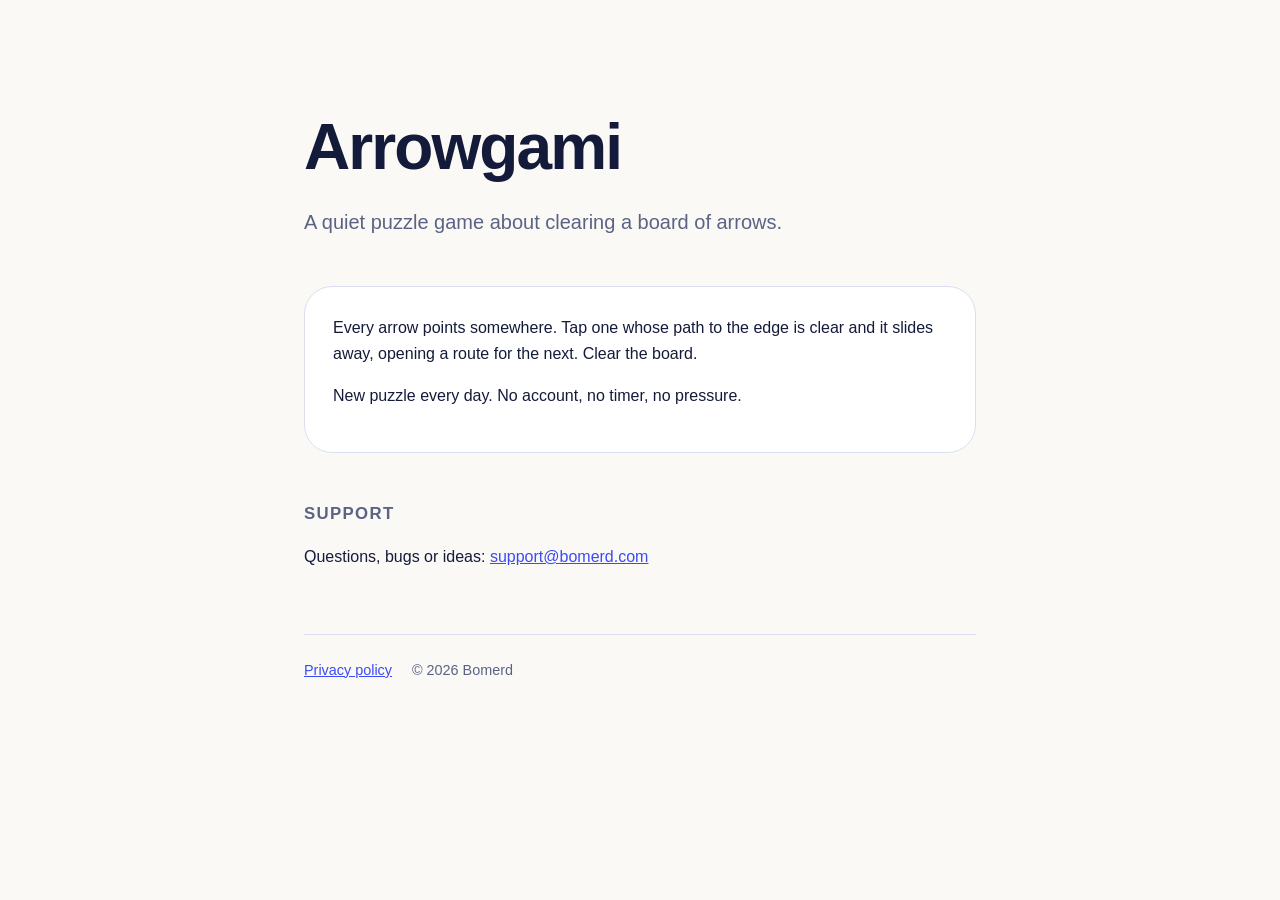
==== index.html @ 346c92a3 "Initial commit" ====
<!doctype html>
<html lang="en">
<head>
<meta charset="utf-8" />
<meta name="viewport" content="width=device-width, initial-scale=1" />
<title>Arrowgami</title>
<meta name="description" content="A quiet puzzle game about clearing a board of arrows." />
<style>
  :root {
    --bg: #FAF9F6;
    --surface: #FFFFFF;
    --ink: #141B3A;
    --ink-muted: #5B6384;
    --accent: #3B4BF5;
    --border: #DADEEF;
  }
  @media (prefers-color-scheme: dark) {
    :root {
      --bg: #0E1220;
      --surface: #171C2E;
      --ink: #F4F5FA;
      --ink-muted: #9AA1C2;
      --accent: #6C7BFF;
      --border: #2B3350;
    }
  }
  * { box-sizing: border-box; }
  body {
    margin: 0;
    background: var(--bg);
    color: var(--ink);
    font: 16px/1.6 -apple-system, BlinkMacSystemFont, "Segoe UI", Roboto, sans-serif;
    -webkit-font-smoothing: antialiased;
  }
  main {
    max-width: 44rem;
    margin: 0 auto;
    padding: 6rem 16px 4rem;
  }
  h1 {
    font-size: clamp(2.5rem, 9vw, 4rem);
    letter-spacing: -0.03em;
    margin: 0 0 .5rem;
  }
  .tagline { font-size: 1.25rem; color: var(--ink-muted); margin: 0 0 3rem; }
  h2 { font-size: 1.05rem; letter-spacing: .08em; text-transform: uppercase; color: var(--ink-muted); margin: 3rem 0 1rem; }
  p { margin: 0 0 1rem; }
  .card {
    background: var(--surface);
    border: 1px solid var(--border);
    border-radius: 28px;
    padding: 1.75rem;
  }
  footer {
    margin-top: 4rem;
    padding-top: 1.5rem;
    border-top: 1px solid var(--border);
    color: var(--ink-muted);
    font-size: .9rem;
    display: flex;
    flex-wrap: wrap;
    gap: 1.25rem;
  }
  a { color: var(--accent); }
</style>
</head>
<body>
<main>
  <h1>Arrowgami</h1>
  <p class="tagline">A quiet puzzle game about clearing a board of arrows.</p>

  <div class="card">
    <p>Every arrow points somewhere. Tap one whose path to the edge is clear and it slides away, opening a route for the next. Clear the board.</p>
    <p>New puzzle every day. No account, no timer, no pressure.</p>
  </div>

  <h2>Support</h2>
  <p>Questions, bugs or ideas: <a href="mailto:support@bomerd.com">support@bomerd.com</a></p>

  <footer>
    <a href="/privacy/">Privacy policy</a>
    <span>&copy; 2026 Bomerd</span>
  </footer>
</main>
</body>
</html>
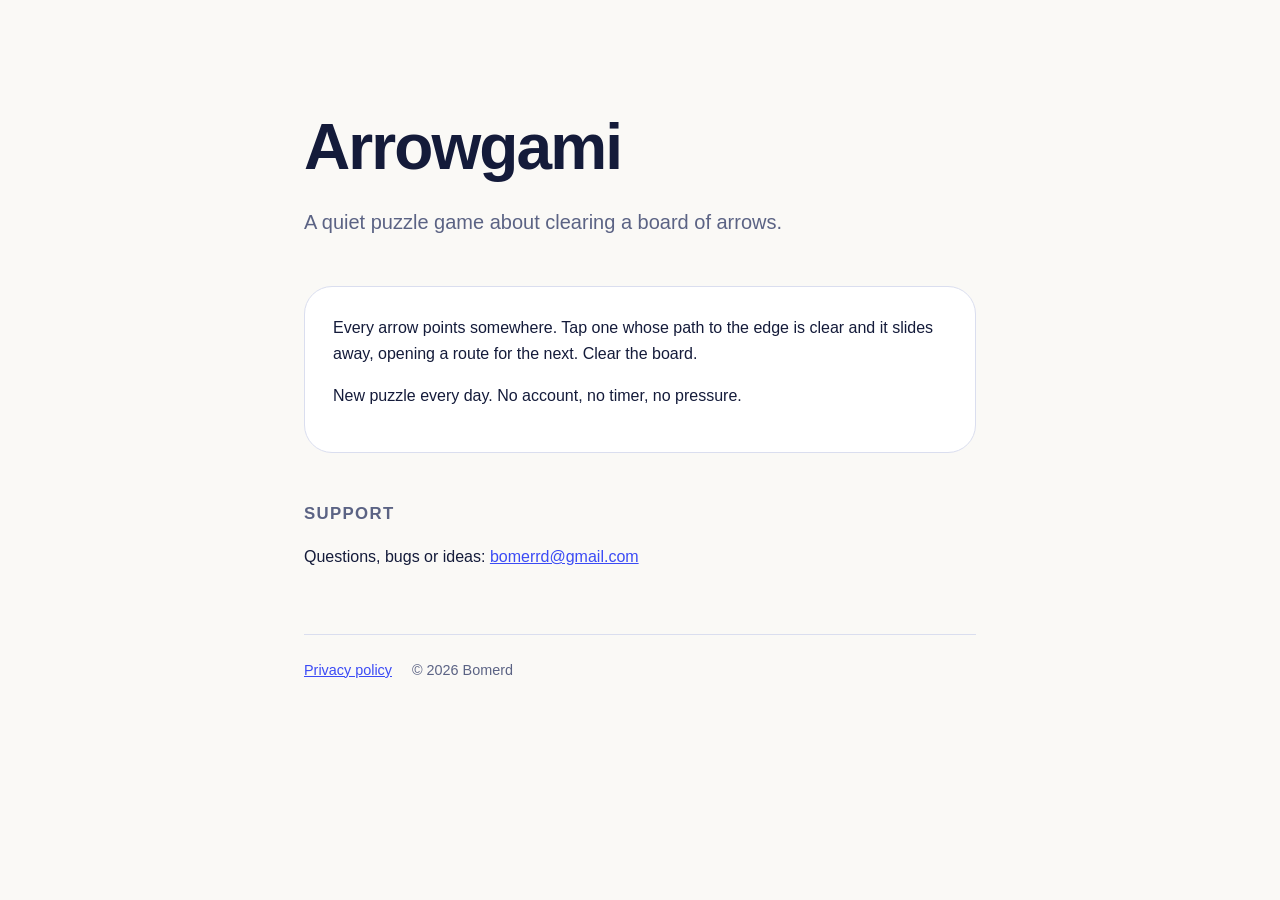
==== commit a5a64399: "Fix mail" ====
--- a/index.html
+++ b/index.html
@@ -75,10 +75,10 @@
   </div>
 
   <h2>Support</h2>
-  <p>Questions, bugs or ideas: <a href="mailto:support@bomerd.com">support@bomerd.com</a></p>
+  <p>Questions, bugs or ideas: <a href="mailto:bomerrd@gmail.com">bomerrd@gmail.com</a></p>
 
   <footer>
-    <a href="/privacy/">Privacy policy</a>
+    <a href="privacy/">Privacy policy</a>
     <span>&copy; 2026 Bomerd</span>
   </footer>
 </main>
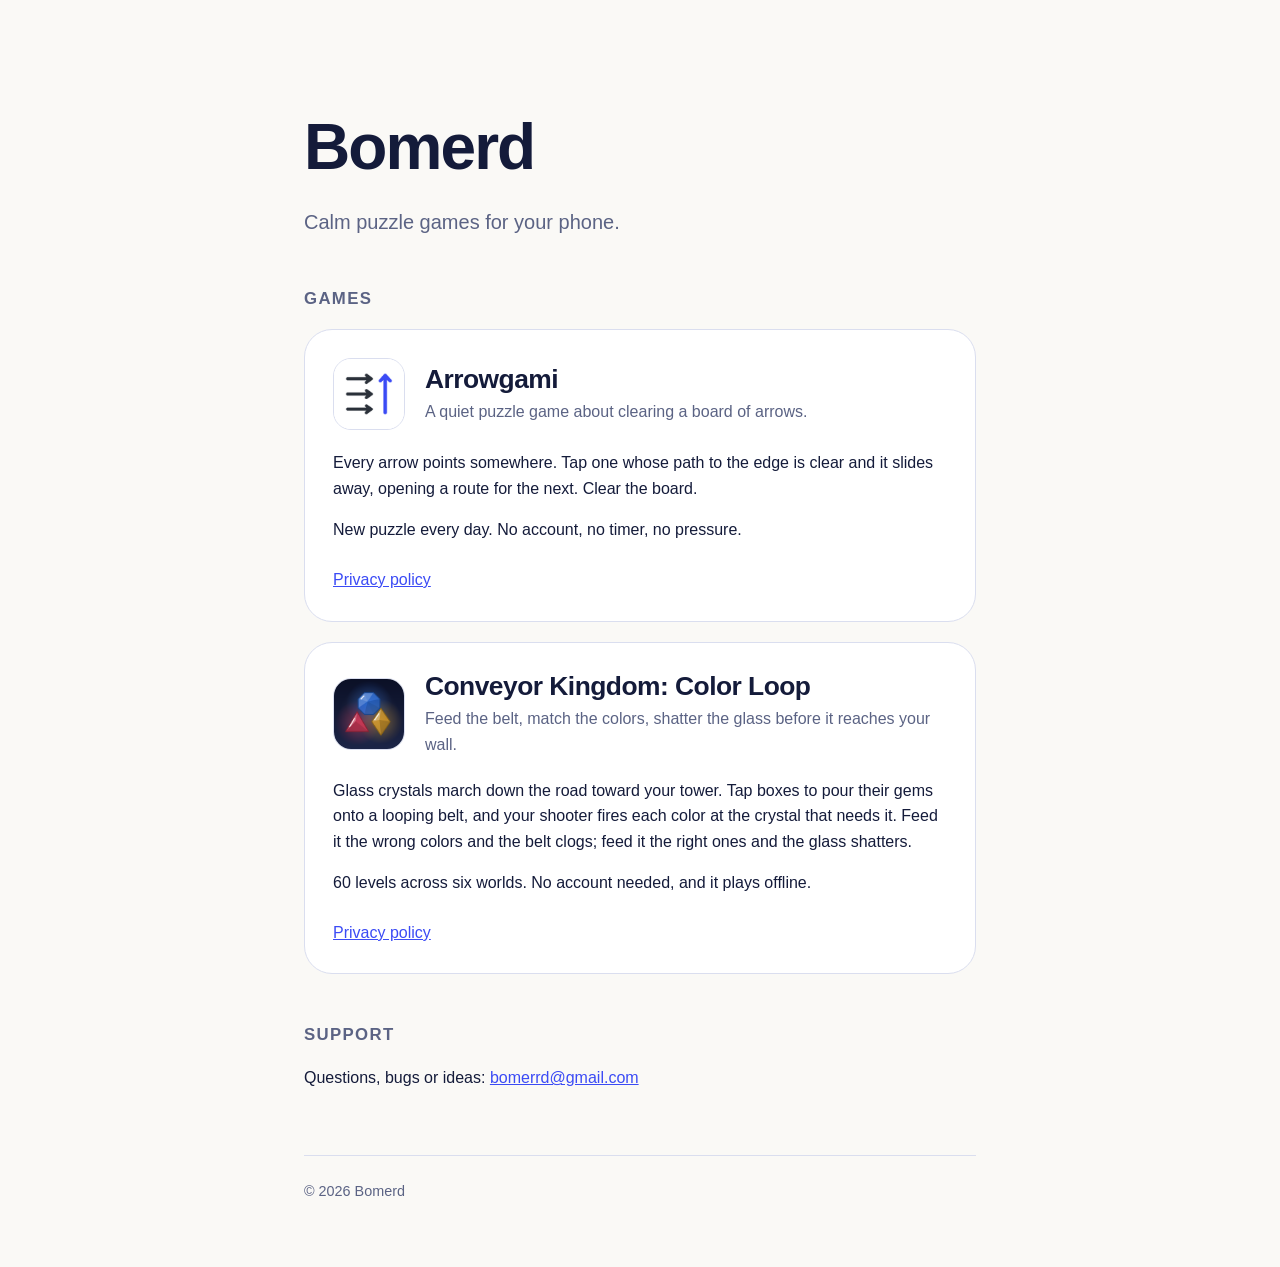
==== commit 76109e8d: "New game added" ====
--- a/index.html
+++ b/index.html
@@ -3,8 +3,8 @@
 <head>
 <meta charset="utf-8" />
 <meta name="viewport" content="width=device-width, initial-scale=1" />
-<title>Arrowgami</title>
-<meta name="description" content="A quiet puzzle game about clearing a board of arrows." />
+<title>Bomerd</title>
+<meta name="description" content="Calm puzzle games for your phone: Arrowgami and Conveyor Kingdom: Color Loop." />
 <style>
   :root {
     --bg: #FAF9F6;
@@ -50,7 +50,30 @@
     border: 1px solid var(--border);
     border-radius: 28px;
     padding: 1.75rem;
+    margin: 0 0 1.25rem;
+    scroll-margin-top: 1.5rem;
   }
+  .game-head {
+    display: flex;
+    align-items: center;
+    gap: 1.25rem;
+    margin: 0 0 1.25rem;
+  }
+  .game-head img {
+    width: 72px;
+    height: 72px;
+    flex: none;
+    border-radius: 18px;
+    border: 1px solid var(--border);
+  }
+  .game-head h3 {
+    font-size: clamp(1.35rem, 5vw, 1.65rem);
+    letter-spacing: -0.02em;
+    line-height: 1.2;
+    margin: 0 0 .25rem;
+  }
+  .game-head p { color: var(--ink-muted); margin: 0; }
+  .links { margin: 1.5rem 0 0; }
   footer {
     margin-top: 4rem;
     padding-top: 1.5rem;
@@ -66,19 +89,41 @@
 </head>
 <body>
 <main>
-  <h1>Arrowgami</h1>
-  <p class="tagline">A quiet puzzle game about clearing a board of arrows.</p>
+  <h1>Bomerd</h1>
+  <p class="tagline">Calm puzzle games for your phone.</p>
 
-  <div class="card">
+  <h2>Games</h2>
+
+  <section class="card" id="arrowgami">
+    <div class="game-head">
+      <img src="images/arrowgami.png" alt="Arrowgami icon" width="72" height="72" />
+      <div>
+        <h3>Arrowgami</h3>
+        <p>A quiet puzzle game about clearing a board of arrows.</p>
+      </div>
+    </div>
     <p>Every arrow points somewhere. Tap one whose path to the edge is clear and it slides away, opening a route for the next. Clear the board.</p>
     <p>New puzzle every day. No account, no timer, no pressure.</p>
-  </div>
+    <p class="links"><a href="privacy/">Privacy policy</a></p>
+  </section>
+
+  <section class="card" id="conveyor-kingdom">
+    <div class="game-head">
+      <img src="images/conveyor-kingdom.png" alt="Conveyor Kingdom: Color Loop icon" width="72" height="72" />
+      <div>
+        <h3>Conveyor Kingdom: Color Loop</h3>
+        <p>Feed the belt, match the colors, shatter the glass before it reaches your wall.</p>
+      </div>
+    </div>
+    <p>Glass crystals march down the road toward your tower. Tap boxes to pour their gems onto a looping belt, and your shooter fires each color at the crystal that needs it. Feed it the wrong colors and the belt clogs; feed it the right ones and the glass shatters.</p>
+    <p>60 levels across six worlds. No account needed, and it plays offline.</p>
+    <p class="links"><a href="conveyor-kingdom/privacy/">Privacy policy</a></p>
+  </section>
 
   <h2>Support</h2>
   <p>Questions, bugs or ideas: <a href="mailto:bomerrd@gmail.com">bomerrd@gmail.com</a></p>
 
   <footer>
-    <a href="privacy/">Privacy policy</a>
     <span>&copy; 2026 Bomerd</span>
   </footer>
 </main>
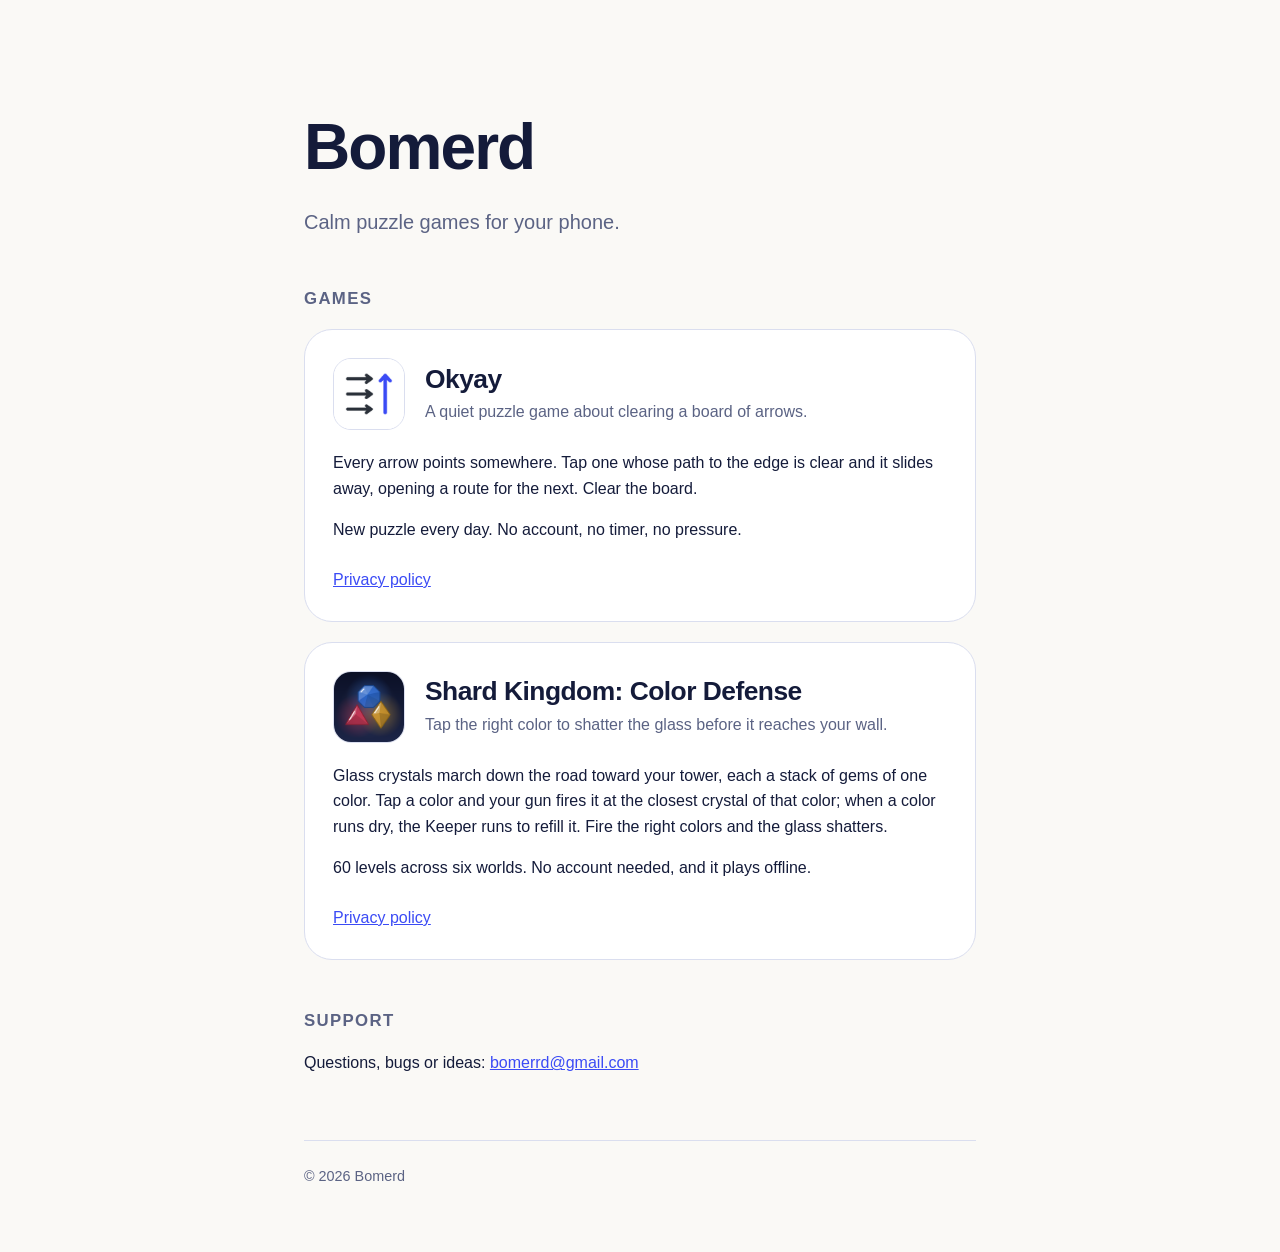
==== commit d91e498c: "Name change" ====
--- a/index.html
+++ b/index.html
@@ -4,7 +4,7 @@
 <meta charset="utf-8" />
 <meta name="viewport" content="width=device-width, initial-scale=1" />
 <title>Bomerd</title>
-<meta name="description" content="Calm puzzle games for your phone: Arrowgami and Conveyor Kingdom: Color Loop." />
+<meta name="description" content="Calm puzzle games for your phone: Okyay and Shard Kingdom: Color Defense." />
 <style>
   :root {
     --bg: #FAF9F6;
@@ -94,11 +94,11 @@
 
   <h2>Games</h2>
 
-  <section class="card" id="arrowgami">
+  <section class="card" id="okyay">
     <div class="game-head">
-      <img src="images/arrowgami.png" alt="Arrowgami icon" width="72" height="72" />
+      <img src="images/okyay.png" alt="Okyay icon" width="72" height="72" />
       <div>
-        <h3>Arrowgami</h3>
+        <h3>Okyay</h3>
         <p>A quiet puzzle game about clearing a board of arrows.</p>
       </div>
     </div>
@@ -109,13 +109,13 @@
 
   <section class="card" id="conveyor-kingdom">
     <div class="game-head">
-      <img src="images/conveyor-kingdom.png" alt="Conveyor Kingdom: Color Loop icon" width="72" height="72" />
+      <img src="images/conveyor-kingdom.png" alt="Shard Kingdom: Color Defense icon" width="72" height="72" />
       <div>
-        <h3>Conveyor Kingdom: Color Loop</h3>
-        <p>Feed the belt, match the colors, shatter the glass before it reaches your wall.</p>
+        <h3>Shard Kingdom: Color Defense</h3>
+        <p>Tap the right color to shatter the glass before it reaches your wall.</p>
       </div>
     </div>
-    <p>Glass crystals march down the road toward your tower. Tap boxes to pour their gems onto a looping belt, and your shooter fires each color at the crystal that needs it. Feed it the wrong colors and the belt clogs; feed it the right ones and the glass shatters.</p>
+    <p>Glass crystals march down the road toward your tower, each a stack of gems of one color. Tap a color and your gun fires it at the closest crystal of that color; when a color runs dry, the Keeper runs to refill it. Fire the right colors and the glass shatters.</p>
     <p>60 levels across six worlds. No account needed, and it plays offline.</p>
     <p class="links"><a href="conveyor-kingdom/privacy/">Privacy policy</a></p>
   </section>
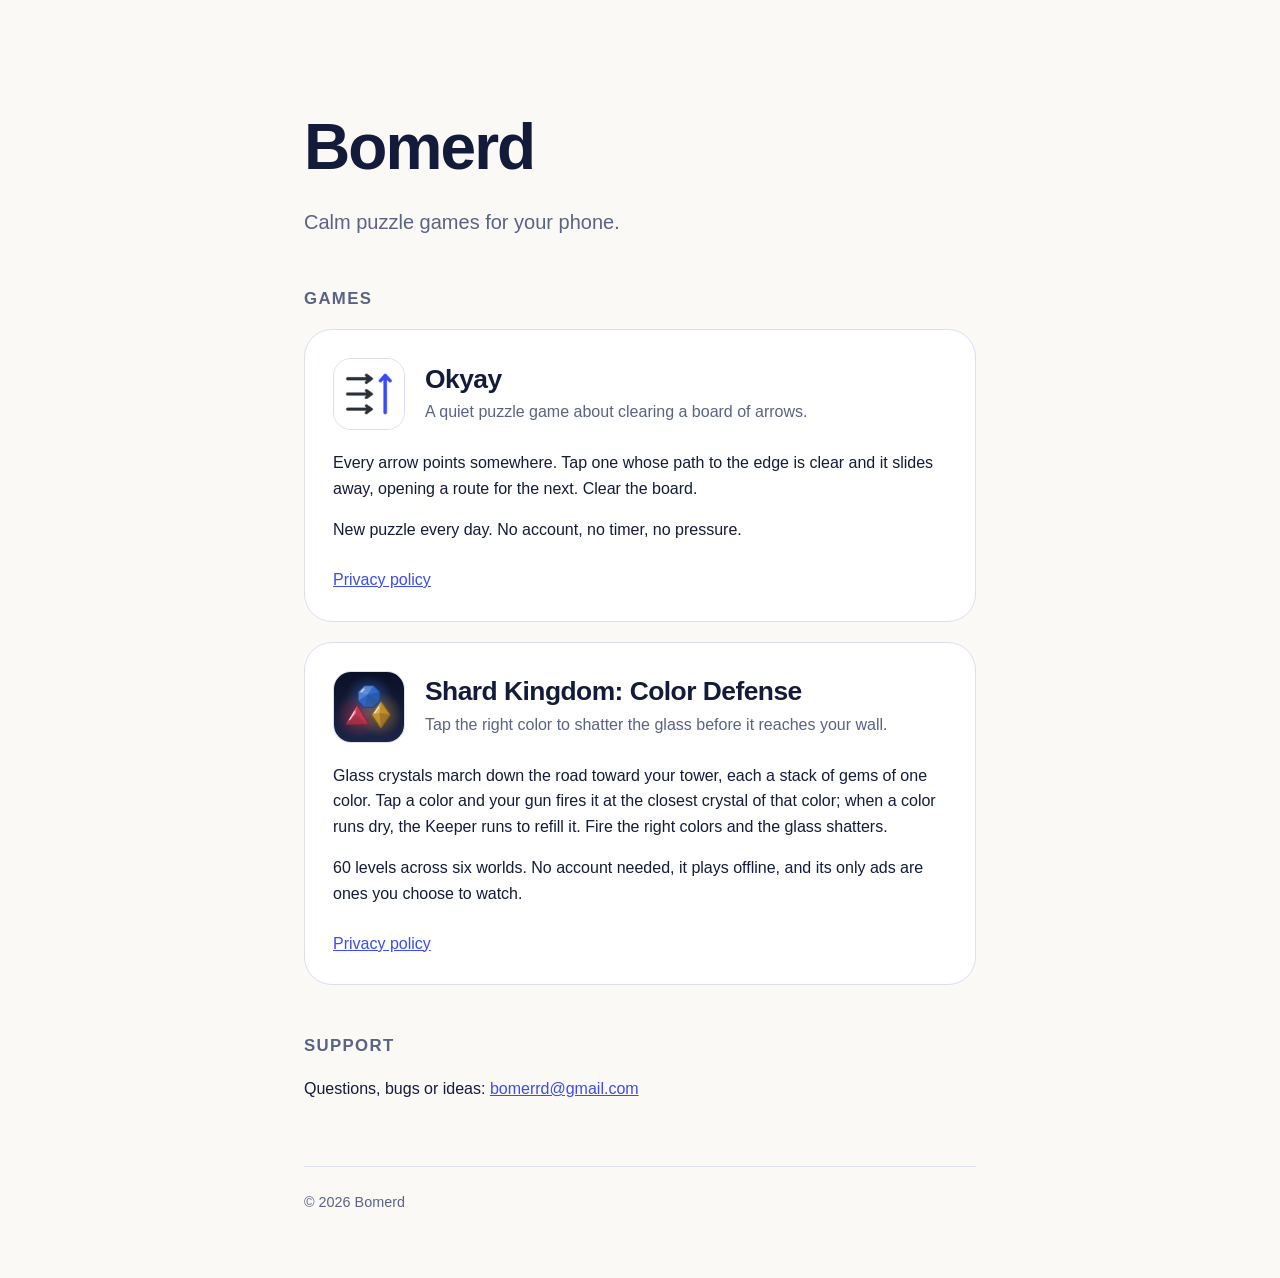
==== commit 45e3fbd3: "New name Shard kingdom" ====
--- a/index.html
+++ b/index.html
@@ -107,17 +107,17 @@
     <p class="links"><a href="privacy/">Privacy policy</a></p>
   </section>
 
-  <section class="card" id="conveyor-kingdom">
+  <section class="card" id="shard-kingdom">
     <div class="game-head">
-      <img src="images/conveyor-kingdom.png" alt="Shard Kingdom: Color Defense icon" width="72" height="72" />
+      <img src="images/shard-kingdom.png" alt="Shard Kingdom: Color Defense icon" width="72" height="72" />
       <div>
         <h3>Shard Kingdom: Color Defense</h3>
         <p>Tap the right color to shatter the glass before it reaches your wall.</p>
       </div>
     </div>
     <p>Glass crystals march down the road toward your tower, each a stack of gems of one color. Tap a color and your gun fires it at the closest crystal of that color; when a color runs dry, the Keeper runs to refill it. Fire the right colors and the glass shatters.</p>
-    <p>60 levels across six worlds. No account needed, and it plays offline.</p>
-    <p class="links"><a href="conveyor-kingdom/privacy/">Privacy policy</a></p>
+    <p>60 levels across six worlds. No account needed, it plays offline, and its only ads are ones you choose to watch.</p>
+    <p class="links"><a href="shard-kingdom/privacy/">Privacy policy</a></p>
   </section>
 
   <h2>Support</h2>
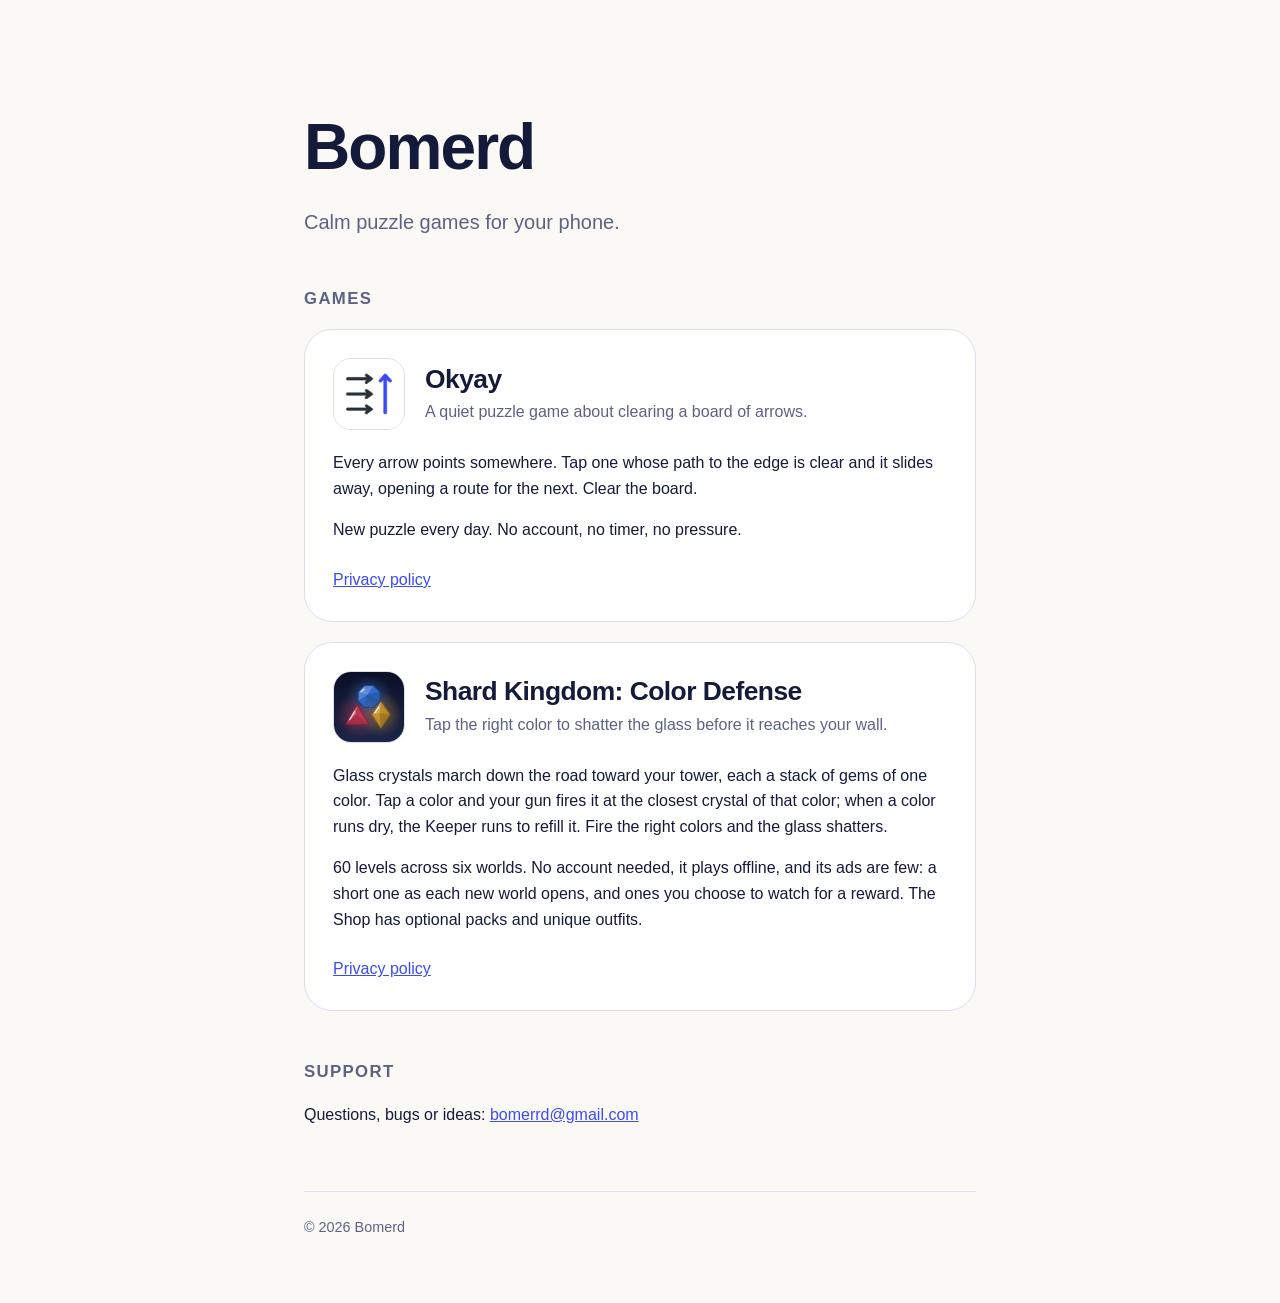
==== commit 14976956: "Ads and purchase items added" ====
--- a/index.html
+++ b/index.html
@@ -116,7 +116,7 @@
       </div>
     </div>
     <p>Glass crystals march down the road toward your tower, each a stack of gems of one color. Tap a color and your gun fires it at the closest crystal of that color; when a color runs dry, the Keeper runs to refill it. Fire the right colors and the glass shatters.</p>
-    <p>60 levels across six worlds. No account needed, it plays offline, and its only ads are ones you choose to watch.</p>
+    <p>60 levels across six worlds. No account needed, it plays offline, and its ads are few: a short one as each new world opens, and ones you choose to watch for a reward. The Shop has optional packs and unique outfits.</p>
     <p class="links"><a href="shard-kingdom/privacy/">Privacy policy</a></p>
   </section>
 
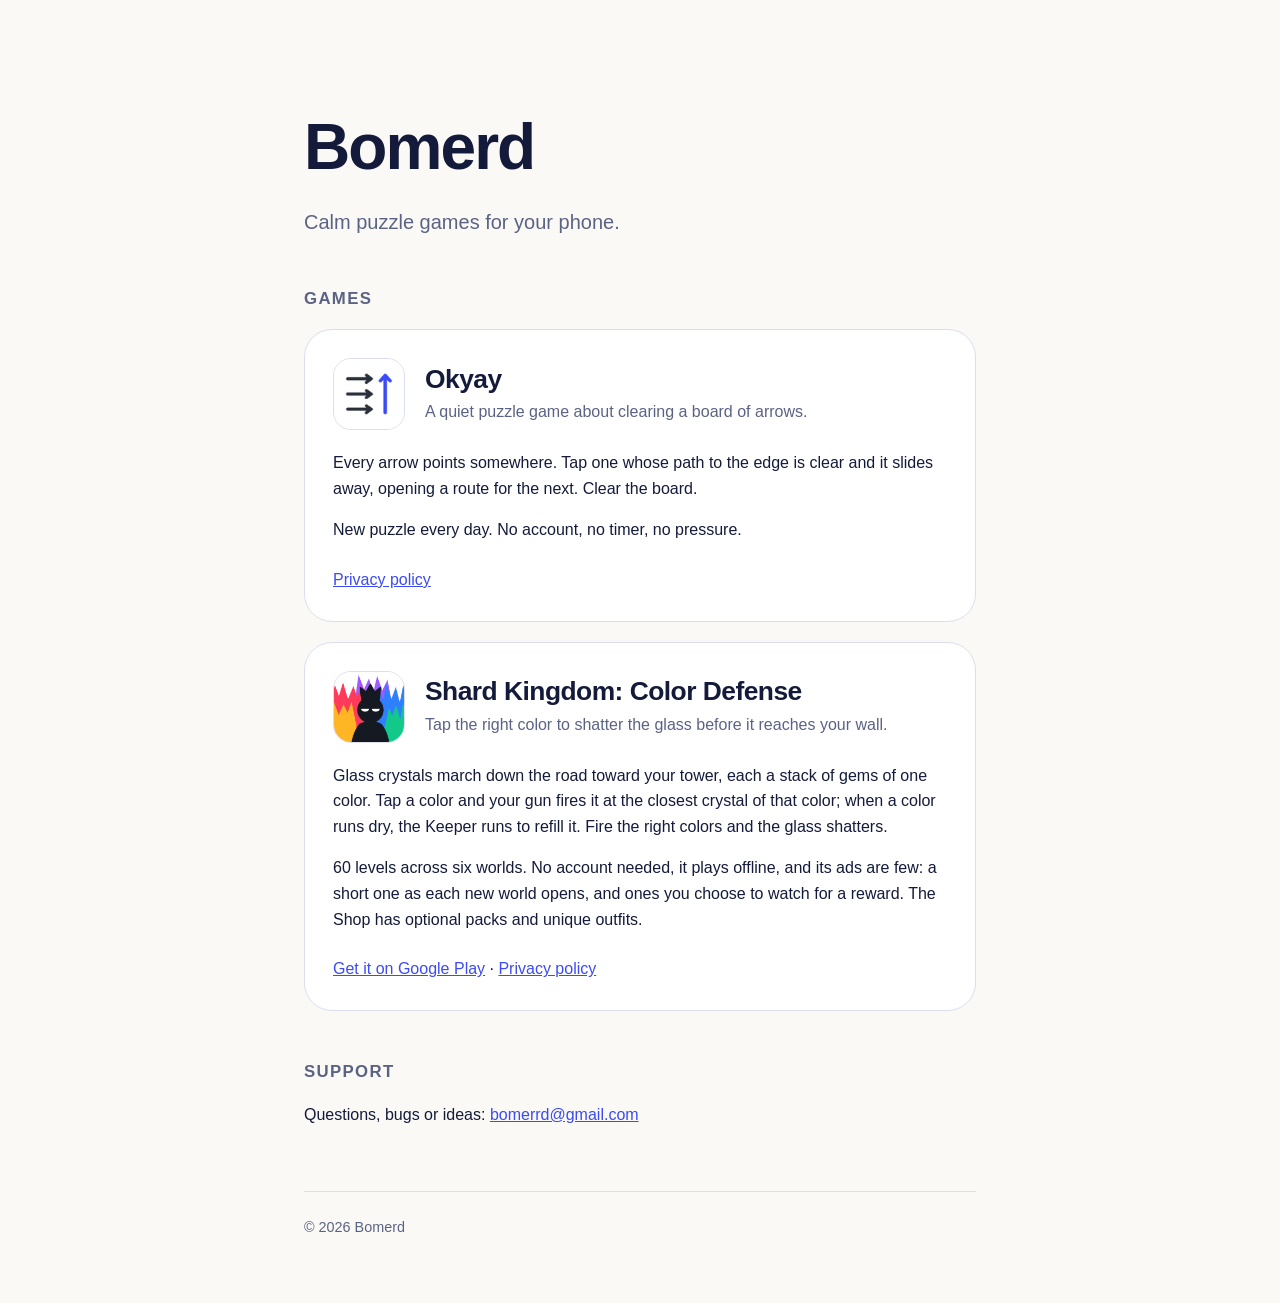
==== commit 5f664f95: "Icon change" ====
--- a/index.html
+++ b/index.html
@@ -117,7 +117,7 @@
     </div>
     <p>Glass crystals march down the road toward your tower, each a stack of gems of one color. Tap a color and your gun fires it at the closest crystal of that color; when a color runs dry, the Keeper runs to refill it. Fire the right colors and the glass shatters.</p>
     <p>60 levels across six worlds. No account needed, it plays offline, and its ads are few: a short one as each new world opens, and ones you choose to watch for a reward. The Shop has optional packs and unique outfits.</p>
-    <p class="links"><a href="shard-kingdom/privacy/">Privacy policy</a></p>
+    <p class="links"><a href="shard-kingdom/play/?utm_source=website&amp;utm_campaign=home">Get it on Google Play</a> &middot; <a href="shard-kingdom/privacy/">Privacy policy</a></p>
   </section>
 
   <h2>Support</h2>
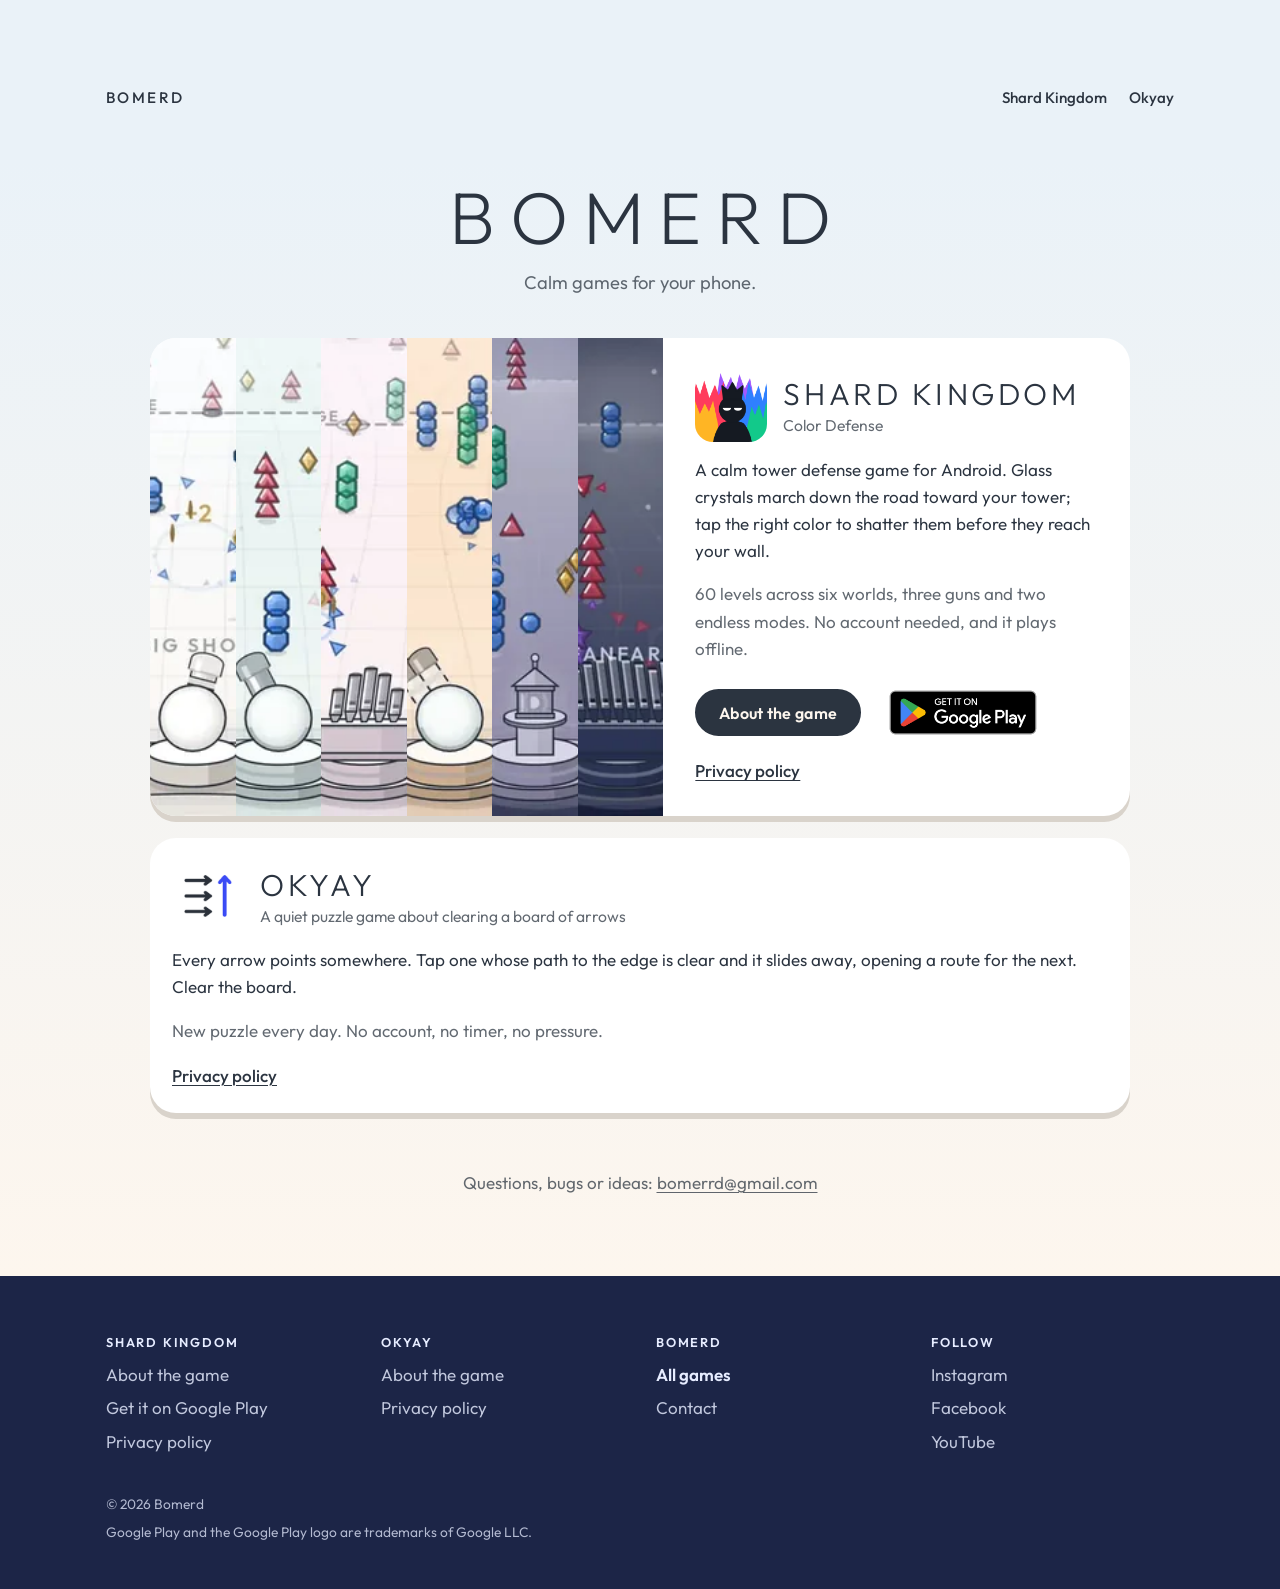
==== commit 8fba5a3e: "New design" ====
--- a/index.html
+++ b/index.html
@@ -2,130 +2,155 @@
 <html lang="en">
 <head>
 <meta charset="utf-8" />
-<meta name="viewport" content="width=device-width, initial-scale=1" />
-<title>Bomerd</title>
-<meta name="description" content="Calm puzzle games for your phone: Okyay and Shard Kingdom: Color Defense." />
+<meta name="viewport" content="width=device-width, initial-scale=1, viewport-fit=cover" />
+<title>Bomerd – Shard Kingdom: Color Defense and Okyay</title>
+<meta name="description" content="Bomerd makes calm games for your phone: Shard Kingdom: Color Defense, a tower defense game about tapping the right color, and Okyay, a quiet puzzle game about arrows." />
+<link rel="canonical" href="https://bomerd.com/" />
+<link rel="icon" href="/favicon.ico" sizes="48x48" />
+<link rel="icon" href="/images/shard-kingdom.png" type="image/png" sizes="512x512" />
+<link rel="apple-touch-icon" href="/apple-touch-icon.png" />
+<meta name="theme-color" content="#eaf2f8" />
+<meta property="og:type" content="website" />
+<meta property="og:site_name" content="Bomerd" />
+<meta property="og:url" content="https://bomerd.com/" />
+<meta property="og:title" content="Bomerd" />
+<meta property="og:description" content="Calm games for your phone: Shard Kingdom: Color Defense and Okyay." />
+<meta property="og:image" content="https://bomerd.com/images/shard-kingdom-feature.png" />
+<meta property="og:image:width" content="1024" />
+<meta property="og:image:height" content="500" />
+<meta property="og:image:alt" content="Shard Kingdom: Color Defense: glass crystals marching down a road toward the wall" />
+<meta name="twitter:card" content="summary_large_image" />
+<link rel="preload" href="/assets/fonts/outfit.woff2" as="font" type="font/woff2" crossorigin />
+<link rel="stylesheet" href="/assets/site.css" />
+<script type="application/ld+json">
+{
+  "@context": "https://schema.org",
+  "@graph": [
+    {
+      "@type": "WebSite",
+      "@id": "https://bomerd.com/#website",
+      "name": "Bomerd",
+      "url": "https://bomerd.com/",
+      "publisher": { "@id": "https://bomerd.com/#org" }
+    },
+    {
+      "@type": "Organization",
+      "@id": "https://bomerd.com/#org",
+      "name": "Bomerd",
+      "url": "https://bomerd.com/",
+      "email": "bomerrd@gmail.com",
+      "sameAs": ["https://www.youtube.com/@bomerdstudio"]
+    }
+  ]
+}
+</script>
 <style>
-  :root {
-    --bg: #FAF9F6;
-    --surface: #FFFFFF;
-    --ink: #141B3A;
-    --ink-muted: #5B6384;
-    --accent: #3B4BF5;
-    --border: #DADEEF;
+  .home { padding-bottom: 80px; }
+  .hello { text-align: center; padding: 56px 0 40px; }
+  .hello h1 { font-weight: 250; text-transform: uppercase; letter-spacing: .2em; font-size: clamp(2.6rem, 12vw, 4.6rem); line-height: 1; margin: 0 -.2em .9rem 0; }
+  .hello p { font-size: 1.15rem; margin: 0; }
+  .games { display: grid; gap: 22px; max-width: 980px; margin: 0 auto; }
+  .game { background: var(--paper); border-radius: 26px; box-shadow: 0 var(--edge) 0 var(--paper-edge); overflow: hidden; }
+  .game .worlds { display: grid; grid-template-columns: repeat(6, 1fr); height: clamp(150px, 34vw, 260px); }
+  .game .worlds img { width: 100%; height: 100%; object-fit: cover; object-position: 50% 45%; display: block; }
+  .game .in { padding: 22px 22px 24px; }
+  .game .head { display: flex; align-items: center; gap: 16px; margin: 0 0 14px; }
+  .game .head img { width: 72px; height: 72px; border-radius: 18px; flex: none; }
+  .game h2 { font-weight: 300; text-transform: uppercase; letter-spacing: .12em; font-size: clamp(1.3rem, 5vw, 1.9rem); line-height: 1.15; margin: 0; }
+  .game h2 a { text-decoration: none; }
+  .game h2 a:hover { text-decoration: underline; }
+  .game .sub { display: block; margin-top: 4px; font-size: .98rem; }
+  .game .links { display: flex; flex-wrap: wrap; align-items: center; gap: 12px 18px; margin-top: 18px; }
+  .game .links .badge-link img { width: 168px; }
+  .game .links a.plain { font-weight: 500; }
+  @media (min-width: 52rem) {
+    .game.wide { display: grid; grid-template-columns: 1.1fr 1fr; }
+    .game.wide .worlds { height: auto; min-height: 100%; }
+    .game.wide .in { padding: 32px; align-self: center; }
   }
-  @media (prefers-color-scheme: dark) {
-    :root {
-      --bg: #0E1220;
-      --surface: #171C2E;
-      --ink: #F4F5FA;
-      --ink-muted: #9AA1C2;
-      --accent: #6C7BFF;
-      --border: #2B3350;
-    }
-  }
-  * { box-sizing: border-box; }
-  body {
-    margin: 0;
-    background: var(--bg);
-    color: var(--ink);
-    font: 16px/1.6 -apple-system, BlinkMacSystemFont, "Segoe UI", Roboto, sans-serif;
-    -webkit-font-smoothing: antialiased;
-  }
-  main {
-    max-width: 44rem;
-    margin: 0 auto;
-    padding: 6rem 16px 4rem;
-  }
-  h1 {
-    font-size: clamp(2.5rem, 9vw, 4rem);
-    letter-spacing: -0.03em;
-    margin: 0 0 .5rem;
-  }
-  .tagline { font-size: 1.25rem; color: var(--ink-muted); margin: 0 0 3rem; }
-  h2 { font-size: 1.05rem; letter-spacing: .08em; text-transform: uppercase; color: var(--ink-muted); margin: 3rem 0 1rem; }
-  p { margin: 0 0 1rem; }
-  .card {
-    background: var(--surface);
-    border: 1px solid var(--border);
-    border-radius: 28px;
-    padding: 1.75rem;
-    margin: 0 0 1.25rem;
-    scroll-margin-top: 1.5rem;
-  }
-  .game-head {
-    display: flex;
-    align-items: center;
-    gap: 1.25rem;
-    margin: 0 0 1.25rem;
-  }
-  .game-head img {
-    width: 72px;
-    height: 72px;
-    flex: none;
-    border-radius: 18px;
-    border: 1px solid var(--border);
-  }
-  .game-head h3 {
-    font-size: clamp(1.35rem, 5vw, 1.65rem);
-    letter-spacing: -0.02em;
-    line-height: 1.2;
-    margin: 0 0 .25rem;
-  }
-  .game-head p { color: var(--ink-muted); margin: 0; }
-  .links { margin: 1.5rem 0 0; }
-  footer {
-    margin-top: 4rem;
-    padding-top: 1.5rem;
-    border-top: 1px solid var(--border);
-    color: var(--ink-muted);
-    font-size: .9rem;
-    display: flex;
-    flex-wrap: wrap;
-    gap: 1.25rem;
-  }
-  a { color: var(--accent); }
+  .support { text-align: center; margin: 56px 0 0; }
 </style>
 </head>
-<body>
-<main>
-  <h1>Bomerd</h1>
-  <p class="tagline">Calm puzzle games for your phone.</p>
+<body class="w-abyss">
+<section class="band w-dawn home">
+  <header class="wrap top">
+    <a class="brand" href="/">Bomerd</a>
+    <nav class="nav" aria-label="Site">
+      <a href="/shard-kingdom/">Shard Kingdom</a>
+      <a class="wide" href="#okyay">Okyay</a>
+    </nav>
+  </header>
 
-  <h2>Games</h2>
+  <div class="wrap">
+    <div class="hello">
+      <h1>Bomerd</h1>
+      <p class="muted">Calm games for your phone.</p>
+    </div>
 
-  <section class="card" id="okyay">
-    <div class="game-head">
-      <img src="images/okyay.png" alt="Okyay icon" width="72" height="72" />
-      <div>
-        <h3>Okyay</h3>
-        <p>A quiet puzzle game about clearing a board of arrows.</p>
-      </div>
+    <div class="games">
+      <article class="game wide" id="shard-kingdom">
+        <a class="worlds" href="/shard-kingdom/" aria-label="Shard Kingdom's six worlds">
+          <img src="/images/shard-kingdom/worlds/dawn-slice.webp" width="180" height="352" alt="" />
+          <img src="/images/shard-kingdom/worlds/mist-slice.webp" width="180" height="352" alt="" />
+          <img src="/images/shard-kingdom/worlds/bloom-slice.webp" width="180" height="352" alt="" />
+          <img src="/images/shard-kingdom/worlds/ember-slice.webp" width="180" height="352" alt="" />
+          <img src="/images/shard-kingdom/worlds/dusk-slice.webp" width="180" height="352" alt="" />
+          <img src="/images/shard-kingdom/worlds/abyss-slice.webp" width="180" height="352" alt="" />
+        </a>
+        <div class="in">
+          <div class="head">
+            <img src="/images/shard-kingdom.png" width="512" height="512" alt="Shard Kingdom: Color Defense icon" />
+            <h2><a href="/shard-kingdom/">Shard Kingdom</a><span class="sub muted" style="text-transform: none; letter-spacing: 0; font-weight: 380">Color Defense</span></h2>
+          </div>
+          <p>A calm tower defense game for Android. Glass crystals march down the road toward your tower; tap the right color to shatter them before they reach your wall.</p>
+          <p class="muted">60 levels across six worlds, three guns and two endless modes. No account needed, and it plays offline.</p>
+          <div class="links">
+            <a class="btn" href="/shard-kingdom/">About the game</a>
+            <a class="badge-link" data-play href="https://play.google.com/store/apps/details?id=com.bomerd.conveyorkingdom"><img src="/images/google-play-badge.png" width="646" height="250" alt="Get it on Google Play" /></a>
+          </div>
+          <div class="links" style="margin-top: 12px"><a class="plain" href="/shard-kingdom/privacy/">Privacy policy</a></div>
+        </div>
+      </article>
+
+      <article class="game" id="okyay">
+        <div class="in">
+          <div class="head">
+            <img src="/images/okyay.png" width="192" height="192" alt="Okyay icon" />
+            <h2>Okyay<span class="sub muted" style="text-transform: none; letter-spacing: 0; font-weight: 380">A quiet puzzle game about clearing a board of arrows</span></h2>
+          </div>
+          <p>Every arrow points somewhere. Tap one whose path to the edge is clear and it slides away, opening a route for the next. Clear the board.</p>
+          <p class="muted">New puzzle every day. No account, no timer, no pressure.</p>
+          <div class="links"><a class="plain" href="/privacy/">Privacy policy</a></div>
+        </div>
+      </article>
     </div>
-    <p>Every arrow points somewhere. Tap one whose path to the edge is clear and it slides away, opening a route for the next. Clear the board.</p>
-    <p>New puzzle every day. No account, no timer, no pressure.</p>
-    <p class="links"><a href="privacy/">Privacy policy</a></p>
-  </section>
 
-  <section class="card" id="shard-kingdom">
-    <div class="game-head">
-      <img src="images/shard-kingdom.png" alt="Shard Kingdom: Color Defense icon" width="72" height="72" />
-      <div>
-        <h3>Shard Kingdom: Color Defense</h3>
-        <p>Tap the right color to shatter the glass before it reaches your wall.</p>
-      </div>
-    </div>
-    <p>Glass crystals march down the road toward your tower, each a stack of gems of one color. Tap a color and your gun fires it at the closest crystal of that color; when a color runs dry, the Keeper runs to refill it. Fire the right colors and the glass shatters.</p>
-    <p>60 levels across six worlds. No account needed, it plays offline, and its ads are few: a short one as each new world opens, and ones you choose to watch for a reward. The Shop has optional packs and unique outfits.</p>
-    <p class="links"><a href="shard-kingdom/play/?utm_source=website&amp;utm_campaign=home">Get it on Google Play</a> &middot; <a href="shard-kingdom/privacy/">Privacy policy</a></p>
-  </section>
+    <p class="support muted">Questions, bugs or ideas: <a href="mailto:bomerrd@gmail.com">bomerrd@gmail.com</a></p>
+  </div>
+</section>
 
-  <h2>Support</h2>
-  <p>Questions, bugs or ideas: <a href="mailto:bomerrd@gmail.com">bomerrd@gmail.com</a></p>
-
-  <footer>
-    <span>&copy; 2026 Bomerd</span>
-  </footer>
-</main>
+<footer class="foot w-abyss">
+  <div class="wrap">
+    <nav class="map" aria-label="Site map">
+      <div><p>Shard Kingdom</p><ul>
+        <li><a href="/shard-kingdom/">About the game</a></li>
+        <li><a data-play href="https://play.google.com/store/apps/details?id=com.bomerd.conveyorkingdom">Get it on Google Play</a></li>
+        <li><a href="/shard-kingdom/privacy/">Privacy policy</a></li></ul></div>
+      <div><p>Okyay</p><ul>
+        <li><a href="/#okyay">About the game</a></li>
+        <li><a href="/privacy/">Privacy policy</a></li></ul></div>
+      <div><p>Bomerd</p><ul>
+        <li><a href="/" aria-current="page">All games</a></li>
+        <li><a href="mailto:bomerrd@gmail.com">Contact</a></li></ul></div>
+      <div><p>Follow</p><ul>
+        <li><a href="https://www.instagram.com/shardkingdomcolordefense/">Instagram</a></li>
+        <li><a href="https://www.facebook.com/profile.php?id=61596393538039">Facebook</a></li>
+        <li><a href="https://www.youtube.com/@bomerdstudio">YouTube</a></li></ul></div>
+    </nav>
+    <p class="legal">&copy; 2026 Bomerd</p>
+    <p class="legal">Google Play and the Google Play logo are trademarks of Google LLC.</p>
+  </div>
+</footer>
+<script src="/shard-kingdom/get.js" data-campaign="home" defer></script>
 </body>
 </html>
--- a/assets/site.css
+++ b/assets/site.css
@@ -0,0 +1,194 @@
+/* bomerd.com: Shard Kingdom's look, from the game's own design (its DESIGN.md and ui/style.gd).
+   Calm spaces in each world's colors, the only saturated things the gems; ink and paper for everything else (no gem
+   color is ever used for the page's own buttons or links); Outfit, titles in letter-spaced capitals. The game page
+   travels Dawn to Abyss as it scrolls, as the game grows darker world by world. */
+
+@font-face {
+  font-family: "Outfit";
+  src: url("/assets/fonts/outfit.woff2") format("woff2");
+  font-weight: 100 900;
+  font-display: swap;
+}
+
+/* --- Each world's palette (ui/style.gd SECTIONS; paper as world/view.gd's _palette_of) --- */
+.w-dawn  { --sky-top: #eaf2f8; --sky-bottom: #fdf6ee; --fog: #ffffff; --ground: #f3eee7; --paper: #ffffff; --paper-edge: #d9d3cb; --ink: #2b3440; --brass-word: #8a6a2c; }
+.w-mist  { --sky-top: #d6e9ea; --sky-bottom: #eef5f2; --fog: #f4fbfa; --ground: #e3ecea; --paper: #f7faf9; --paper-edge: #c3d1cf; --ink: #22383a; --brass-word: #8a6a2c; }
+.w-bloom { --sky-top: #f1e4f1; --sky-bottom: #fbf1ec; --fog: #fff8fb; --ground: #efe5ea; --paper: #fffafc; --paper-edge: #d6c6cf; --ink: #3a2b3a; --brass-word: #8a6a2c; }
+.w-ember { --sky-top: #f5c9a0; --sky-bottom: #f9e6d0; --fog: #fff1e2; --ground: #ebd3bc; --paper: #fff6ec; --paper-edge: #cfae90; --ink: #3d2416; --brass-word: #7a5a1f; }
+.w-dusk  { --sky-top: #3b3f6b; --sky-bottom: #6a5c86; --fog: #4a4a78; --ground: #2e3150; --paper: #434662; --paper-edge: #1c1d30; --ink: #f2eeff; --brass-word: #e0c48a; }
+.w-abyss { --sky-top: #0b1026; --sky-bottom: #1c2547; --fog: #141b3a; --ground: #0e1430; --paper: #262c45; --paper-edge: #080c1d; --ink: #e6ecff; --brass-word: #e0c48a; }
+/* Infinite: Abyss under a sky that cycles through every world's */
+.w-infinite { --sky-top: #2a2550; --sky-bottom: #1c2547; --fog: #141b3a; --ground: #0e1430; --paper: #262c45; --paper-edge: #080c1d; --ink: #e6ecff; --brass-word: #e0c48a; }
+
+:root {
+  --brass: #c9a35b;
+  --outline: #222a36;
+  --radius: 18px;
+  --edge: 6px;
+  --font: "Outfit", system-ui, -apple-system, "Segoe UI", Roboto, sans-serif;
+}
+
+*, *::before, *::after { box-sizing: border-box; }
+html { -webkit-text-size-adjust: 100%; scroll-padding-top: 16px; }
+body {
+  margin: 0;
+  font: 380 17px/1.6 var(--font);
+  color: var(--ink);
+  background: var(--sky-bottom);
+  -webkit-font-smoothing: antialiased;
+  text-rendering: optimizeLegibility;
+}
+img { max-width: 100%; height: auto; }
+a { color: inherit; text-decoration-thickness: 1px; text-underline-offset: 3px; }
+a:hover { text-decoration-thickness: 2px; }
+:focus-visible { outline: 3px solid var(--ink); outline-offset: 3px; border-radius: 6px; }
+.vh { position: absolute !important; width: 1px; height: 1px; overflow: hidden; clip: rect(0 0 0 0); white-space: nowrap; }
+.muted { color: color-mix(in srgb, var(--ink) 74%, transparent); }
+.wrap { max-width: 1100px; margin: 0 auto; padding: 0 16px; }
+
+/* A band of the page in one world's colors; --from is the band above's bottom, so one blends into the next. */
+.band {
+  position: relative;
+  color: var(--ink);
+  background: linear-gradient(to bottom, var(--from, var(--sky-top)) 0, var(--sky-top) 160px, var(--sky-bottom) 100%);
+  padding: 72px 0;
+}
+.band.tight { padding-top: 24px; }
+
+/* --- Type: titles in letter-spaced capitals, light; numbers and buttons bold --- */
+.title {
+  font-weight: 300;
+  font-size: clamp(1.55rem, 5.2vw, 2.5rem);
+  line-height: 1.15;
+  letter-spacing: .14em;
+  text-transform: uppercase;
+  text-align: center;
+  margin: 0 0 .6rem;
+}
+.lead { text-align: center; max-width: 38rem; margin: 0 auto 2.25rem; font-size: 1.08rem; }
+.kicker {
+  display: block; text-align: center; font-weight: 600; font-size: .8rem; letter-spacing: .2em;
+  text-transform: uppercase; margin: 0 0 .6rem;
+  color: color-mix(in srgb, var(--ink) 70%, transparent);
+}
+h3 { font-weight: 600; font-size: 1.12rem; line-height: 1.3; margin: 0 0 .35rem; }
+p { margin: 0 0 1rem; }
+
+/* --- Paper: a flat tile on a thicker edge (the game's menus) --- */
+.tile {
+  background: var(--paper);
+  border-radius: var(--radius);
+  box-shadow: 0 var(--edge) 0 var(--paper-edge);
+  padding: 20px 20px 16px;
+  margin-bottom: var(--edge);
+}
+.tile p { margin: 0; }
+.tile .muted { font-size: .97rem; }
+.chip {
+  display: inline-block; font-weight: 600; font-size: .74rem; letter-spacing: .12em; text-transform: uppercase;
+  padding: .2rem .6rem; border-radius: 999px; border: 1.5px solid currentColor; line-height: 1.4;
+}
+.chip.ink { background: var(--ink); color: var(--paper); border-color: var(--ink); }
+
+/* --- Buttons: a filled ink capsule (primary) and an outlined one (secondary) --- */
+.btn {
+  display: inline-flex; align-items: center; justify-content: center; gap: .5rem;
+  font: 600 1rem/1 var(--font); letter-spacing: .02em; text-decoration: none; white-space: nowrap;
+  padding: .85rem 1.35rem; border-radius: 999px; cursor: pointer;
+  background: var(--ink); color: var(--sky-bottom); border: 2px solid var(--ink);
+  transition: transform .15s ease-out, filter .15s ease-out;
+}
+.btn:hover { filter: brightness(1.12); }
+.btn:active { transform: translateY(2px); }
+.btn.line { background: transparent; color: var(--ink); }
+.btn.small { padding: .5rem .95rem; font-size: .9rem; }
+.badge-link { display: inline-block; border-radius: 14px; line-height: 0; -webkit-tap-highlight-color: transparent; }
+.badge-link img { width: 200px; height: auto; }
+
+/* --- The bar at the top of a page --- */
+.top { display: flex; align-items: center; justify-content: space-between; gap: 12px; padding-top: 14px; padding-bottom: 14px; }
+.brand { display: inline-flex; align-items: center; gap: 10px; text-decoration: none; font-weight: 500; letter-spacing: .16em; text-transform: uppercase; font-size: .95rem; }
+.brand img { width: 36px; height: 36px; border-radius: 10px; }
+.nav { display: flex; align-items: center; gap: 22px; }
+.nav a:not(.btn) { text-decoration: none; font-weight: 500; font-size: .95rem; }
+.nav a:not(.btn):hover { text-decoration: underline; }
+.nav .wide { display: none; }
+@media (min-width: 52rem) { .nav .wide { display: inline; } }
+
+/* A trail of where a page is (Bomerd > Shard Kingdom > Privacy policy) */
+.trail { display: flex; flex-wrap: wrap; gap: .1rem .45rem; list-style: none; margin: 0; padding: 0; font-size: .95rem; }
+.trail li + li::before { content: "\203A"; margin-right: .45rem; opacity: .6; }
+.trail a { text-decoration: none; opacity: .8; }
+.trail a:hover { text-decoration: underline; opacity: 1; }
+.trail [aria-current] { font-weight: 600; }
+
+/* --- Questions: a tile each, opening in place --- */
+.faq { max-width: 46rem; margin: 0 auto; display: grid; gap: 14px; }
+.faq details { background: var(--paper); border-radius: var(--radius); box-shadow: 0 var(--edge) 0 var(--paper-edge); }
+.faq summary {
+  list-style: none; cursor: pointer; display: flex; align-items: center; justify-content: space-between; gap: 16px;
+  padding: 18px 20px;
+}
+.faq summary::-webkit-details-marker { display: none; }
+.faq summary h3 { margin: 0; font-size: 1.05rem; }
+.faq summary::after {
+  content: ""; flex: none; width: 26px; height: 26px; border-radius: 50%; border: 2px solid var(--ink);
+  background: linear-gradient(var(--ink), var(--ink)) center / 12px 2px no-repeat,
+              linear-gradient(var(--ink), var(--ink)) center / 2px 12px no-repeat;
+  transition: transform .25s ease-out;
+}
+.faq details[open] summary::after { transform: rotate(45deg); }
+.faq details p { padding: 0 20px 18px; margin: 0; }
+.faq details a { font-weight: 500; }
+
+/* --- Every page's foot: the whole site, so any page is a tap from any other --- */
+.foot { padding: 56px 0 40px; color: var(--ink); background: var(--sky-bottom); }
+.foot .map { display: grid; grid-template-columns: repeat(auto-fit, minmax(10rem, 1fr)); gap: 1.5rem 2rem; margin: 0 0 2rem; }
+.foot .map p { margin: 0 0 .5rem; font-weight: 600; letter-spacing: .14em; text-transform: uppercase; font-size: .8rem; }
+.foot .map ul { list-style: none; margin: 0; padding: 0; }
+.foot .map li { margin: 0 0 .4rem; }
+.foot .map a { text-decoration: none; opacity: .82; }
+.foot .map a:hover { text-decoration: underline; opacity: 1; }
+.foot .map [aria-current] { opacity: 1; font-weight: 600; }
+.foot .legal { font-size: .86rem; margin: 0 0 .35rem; opacity: .75; }
+
+/* --- Long text (the privacy policies): a column of paper --- */
+.doc { max-width: 46rem; margin: 0 auto; }
+.doc h1 { font-weight: 300; font-size: clamp(1.9rem, 6vw, 2.8rem); letter-spacing: .1em; text-transform: uppercase; line-height: 1.15; margin: 0 0 .5rem; }
+.doc .updated { margin: 0 0 2rem; }
+.doc h2 { font-weight: 600; font-size: 1.3rem; margin: 2.75rem 0 .75rem; scroll-margin-top: 1rem; }
+.doc ul { padding-left: 1.25rem; }
+.doc li { margin: 0 0 .55rem; }
+.doc strong { font-weight: 600; }
+.doc code { font-size: .92em; }
+.doc table { width: 100%; border-collapse: collapse; margin: 0 0 1.5rem; font-size: .95rem; }
+.doc th, .doc td { text-align: left; padding: .6rem .5rem; border-bottom: 1px solid color-mix(in srgb, var(--ink) 18%, transparent); vertical-align: top; }
+.doc th { font-weight: 600; }
+.doc h3 { margin: 1.75rem 0 .5rem; }
+.doc .lede p:last-child, .doc .note p:last-child { margin-bottom: 0; }
+.doc .lede { margin: 0 0 1.75rem; }
+.doc .note { margin-top: 2rem; }
+.doc .contents p { margin: 0 0 .5rem; font-weight: 600; }
+.doc .contents ol { margin: 0; padding-left: 1.9rem; columns: 2 14rem; column-gap: 2rem; }
+.doc .contents li { break-inside: avoid; margin: 0 0 .3rem; }
+
+@media (prefers-reduced-motion: reduce) {
+  *, *::before, *::after { animation-duration: .01ms !important; animation-iteration-count: 1 !important; transition-duration: .01ms !important; scroll-behavior: auto !important; }
+}
+
+/* --- Pages to read (the policies, the 404): Dawn, or the Abyss when the phone is in dark mode --- */
+.w-auto { --sky-top: #eaf2f8; --sky-bottom: #fdf6ee; --fog: #ffffff; --ground: #f3eee7; --paper: #ffffff; --paper-edge: #d9d3cb; --ink: #2b3440; --brass-word: #8a6a2c; }
+@media (prefers-color-scheme: dark) {
+  .w-auto { --sky-top: #0b1026; --sky-bottom: #1c2547; --fog: #141b3a; --ground: #0e1430; --paper: #262c45; --paper-edge: #080c1d; --ink: #e6ecff; --brass-word: #e0c48a; }
+}
+.page { min-height: 100vh; background: linear-gradient(to bottom, var(--sky-top) 0, var(--sky-bottom) 420px, var(--sky-bottom) 100%); color: var(--ink); }
+.page .top { border-bottom: 1px solid color-mix(in srgb, var(--ink) 14%, transparent); }
+.page main { padding: 36px 0 64px; }
+.doc .lede, .doc .note { background: var(--paper); border-radius: var(--radius); box-shadow: 0 var(--edge) 0 var(--paper-edge); padding: 20px 22px; }
+.doc .lede { margin-bottom: 2rem; }
+.doc .trail { margin: 0 0 1.75rem; }
+.doc a { font-weight: 500; }
+.doc h2 { padding-top: 1.75rem; border-top: 1px solid color-mix(in srgb, var(--ink) 14%, transparent); }
+.doc .contents { margin: 0 0 1rem; }
+.doc .contents a { text-decoration: none; }
+.doc .contents a:hover { text-decoration: underline; }
